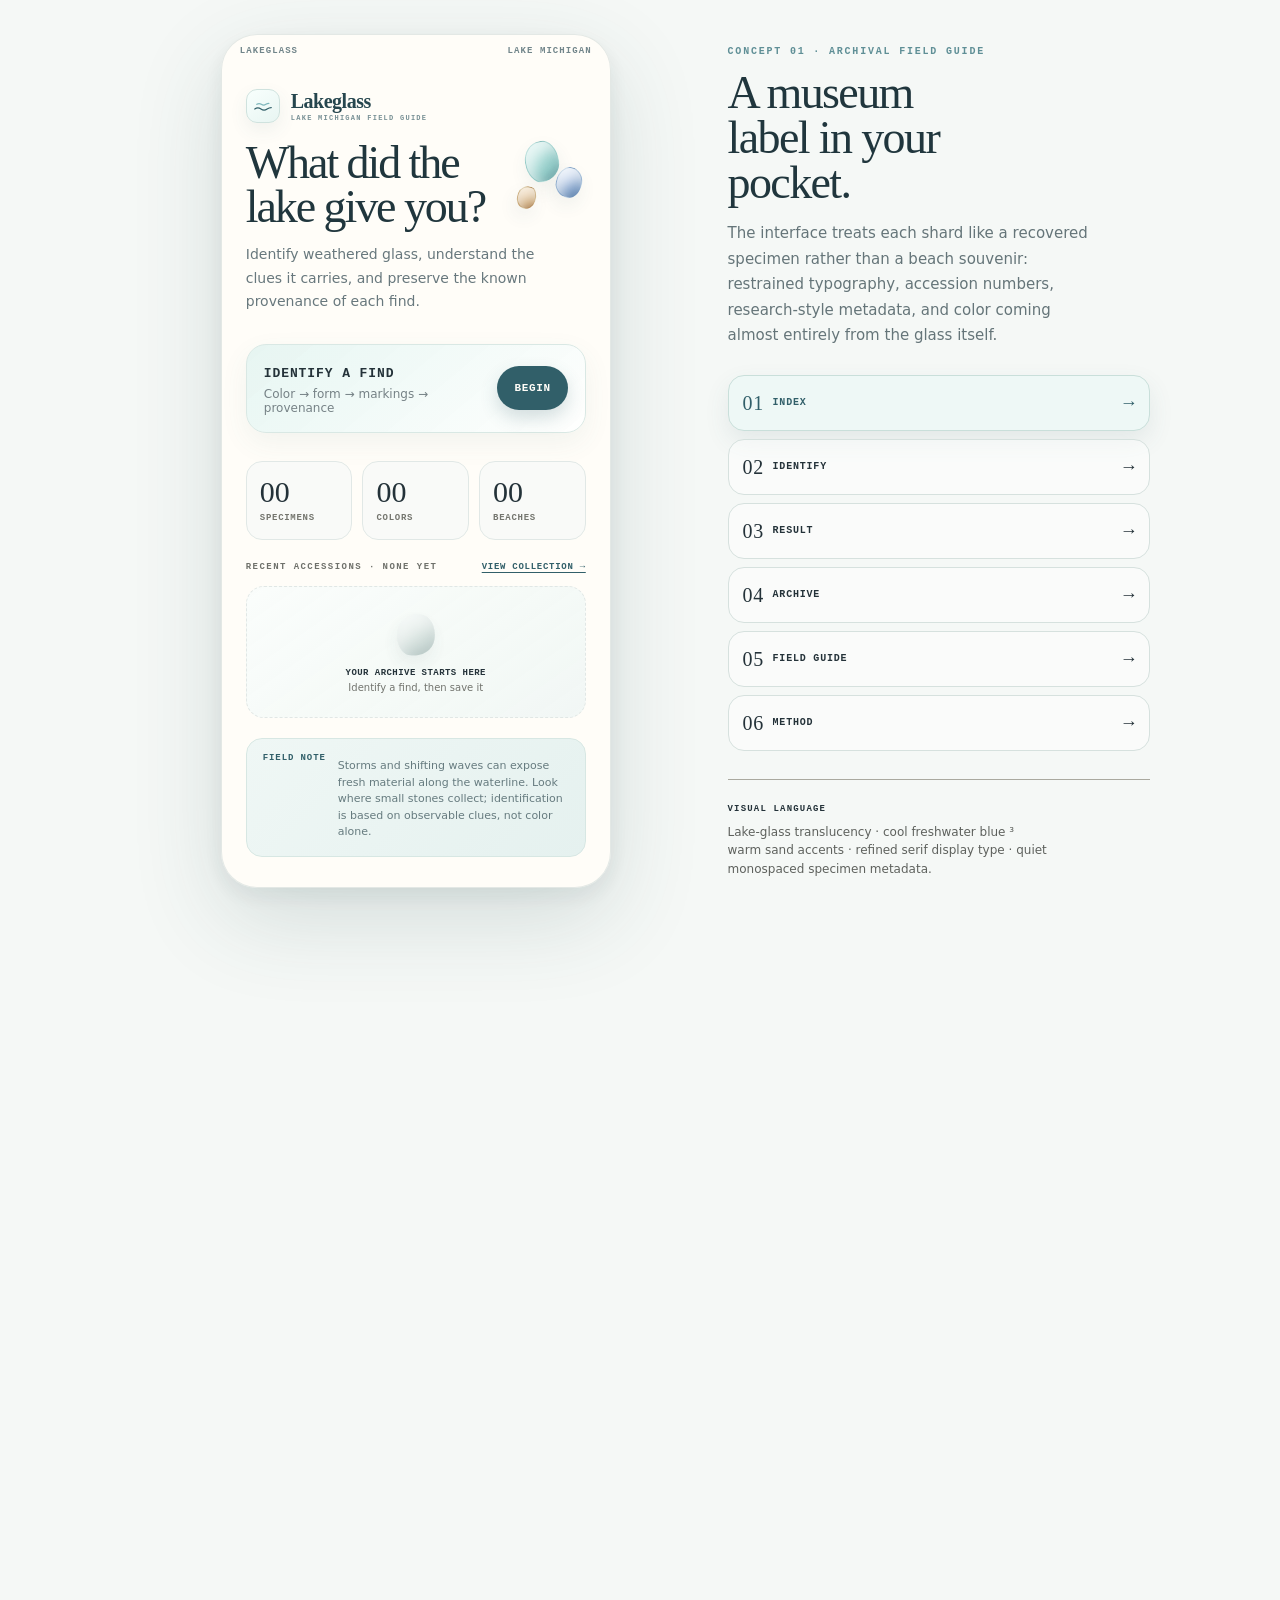
==== refresh.html @ 9df7d6e6 "Add collection-safe Lakeglass refresh page" ====
<!DOCTYPE html>
<html lang="en">
<head>
  <meta charset="utf-8">
  <meta name="viewport" content="width=device-width, initial-scale=1, viewport-fit=cover">
  <meta name="theme-color" content="#f5f8f6">
  <title>Refreshing Lakeglass…</title>
  <style>
    html,body{margin:0;min-height:100%;background:#fffdf8;color:#29454c;font-family:-apple-system,BlinkMacSystemFont,"Segoe UI",sans-serif}
    body{min-height:100dvh;display:grid;place-items:center;padding:28px;box-sizing:border-box}
    main{max-width:420px;text-align:center}
    h1{font-family:"Iowan Old Style","Palatino Linotype",Palatino,Georgia,serif;font-size:38px;font-weight:500;margin:0 0 12px}
    p{font-size:14px;line-height:1.6;color:#718084;margin:0}
  </style>
</head>
<body>
  <main>
    <h1>Refreshing Lakeglass</h1>
    <p>Your specimen archive is staying exactly where it is. Only the offline app cache is being refreshed.</p>
  </main>
  <script>
    (async()=>{
      try{
        if('serviceWorker' in navigator){
          const regs=await navigator.serviceWorker.getRegistrations();
          await Promise.all(regs.map(reg=>reg.unregister()));
        }
        if('caches' in window){
          const keys=await caches.keys();
          await Promise.all(keys.filter(key=>key.startsWith('lakeglass-')).map(key=>caches.delete(key)));
        }
      }catch(err){}
      location.replace('./?refreshed='+Date.now());
    })();
  </script>
</body>
</html>
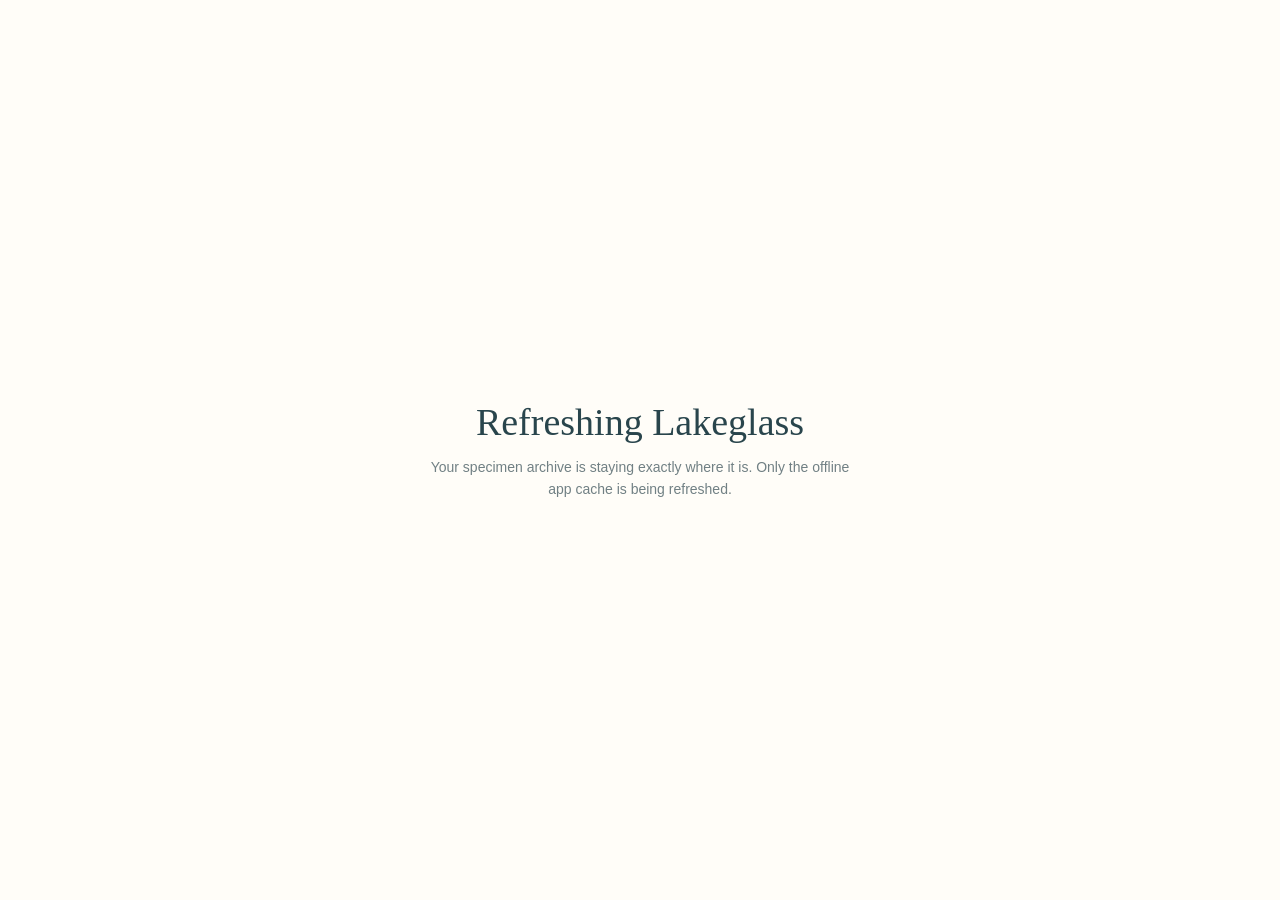
==== commit 234cfe86: "Make Lakeglass safe refresh install newest app shell" ====
--- a/refresh.html
+++ b/refresh.html
@@ -29,6 +29,17 @@
           const keys=await caches.keys();
           await Promise.all(keys.filter(key=>key.startsWith('lakeglass-')).map(key=>caches.delete(key)));
         }
+        if('serviceWorker' in navigator){
+          let claimed=false;
+          const claimedPromise=new Promise(resolve=>{
+            const finish=()=>{if(claimed)return;claimed=true;resolve();};
+            navigator.serviceWorker.addEventListener('controllerchange',finish,{once:true});
+            setTimeout(finish,2500);
+          });
+          await navigator.serviceWorker.register('./sw.js',{updateViaCache:'none'});
+          await navigator.serviceWorker.ready;
+          await claimedPromise;
+        }
       }catch(err){}
       location.replace('./?refreshed='+Date.now());
     })();
